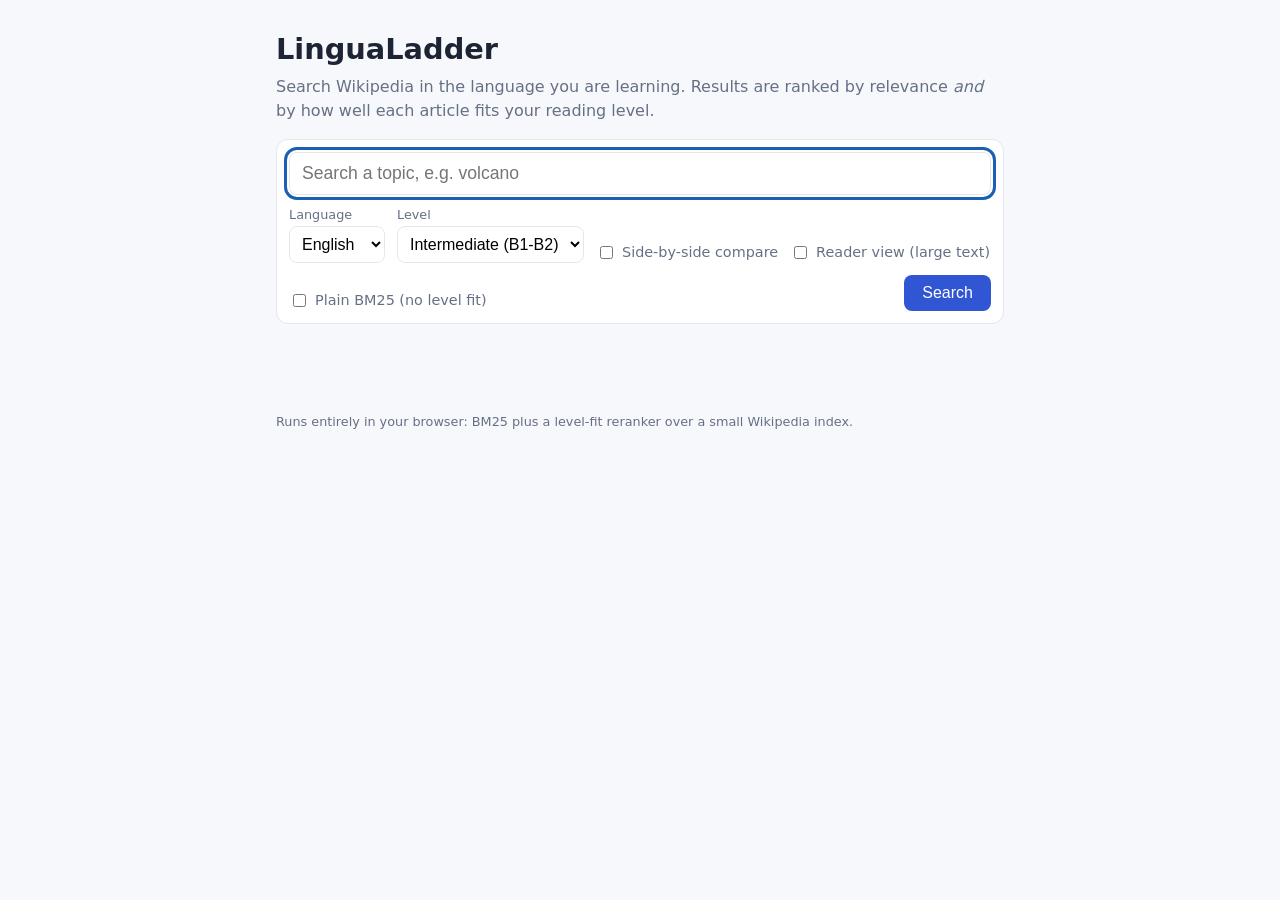
==== web/index.html @ 8bef9e0b "Add web" ====
<!doctype html>
<html lang="en">
<head>
<meta charset="utf-8">
<meta name="viewport" content="width=device-width, initial-scale=1">
<title>LinguaLadder: Wikipedia at your reading level</title>
<link rel="stylesheet" href="style.css">
</head>
<body>
<header>
  <h1>LinguaLadder</h1>
  <p>Search Wikipedia in the language you are learning. Results are ranked by relevance <em>and</em> by how well each article fits your reading level.</p>
</header>
<main>
  <form id="f">
    <input id="q" type="search" placeholder="Search a topic, e.g. volcano" aria-label="Search" required autofocus>
    <div class="row">
      <label>Language
        <select id="lang" aria-label="Language">
          <option value="en">English</option><option value="es">Spanish</option>
        </select>
      </label>
      <label>Level
        <select id="level" aria-label="Your level">
          <option value="beginner">Beginner (A1-A2)</option>
          <option value="intermediate" selected>Intermediate (B1-B2)</option>
          <option value="advanced">Advanced (C1+)</option>
        </select>
      </label>
      <label class="chk"><input type="checkbox" id="cmp"> Side-by-side compare</label>
      <label class="chk"><input type="checkbox" id="reader"> Reader view (large text)</label>
      <label class="chk"><input type="checkbox" id="plain"> Plain BM25 (no level fit)</label>
      <button type="submit">Search</button>
    </div>
  </form>
  <p id="status" role="status" aria-live="polite"></p>
  <ol id="results"></ol>
</main>
<footer>Runs entirely in your browser: BM25 plus a level-fit reranker over a small Wikipedia index.</footer>
<script src="ll.js"></script>
<script src="app.js"></script>
</body>
</html>
---- web/style.css ----
:root{--ink:#1d2433;--mute:#667085;--line:#e4e7ec;--bg:#f7f8fb;--accent:#3056d3}
*{box-sizing:border-box}
body{margin:0;font:16px/1.5 system-ui,-apple-system,Segoe UI,sans-serif;color:var(--ink);background:var(--bg)}
header,main,footer{max-width:760px;margin:0 auto;padding:0 16px}
header{padding-top:28px}h1{margin:0 0 4px;font-size:1.8rem}header p{margin:0 0 16px;color:var(--mute)}
form{background:#fff;border:1px solid var(--line);border-radius:12px;padding:12px}
#q{width:100%;font-size:1.1rem;padding:10px 12px;border:1px solid var(--line);border-radius:8px}
.row{display:flex;flex-wrap:wrap;gap:12px;align-items:end;margin-top:10px}
label{display:flex;flex-direction:column;font-size:.8rem;color:var(--mute);gap:2px}
label.chk{flex-direction:row;align-items:center;gap:6px;font-size:.9rem}
select{font-size:1rem;padding:8px;border:1px solid var(--line);border-radius:8px;background:#fff}
button{margin-left:auto;font-size:1rem;padding:9px 18px;border:0;border-radius:8px;background:var(--accent);color:#fff;cursor:pointer}
#status{color:var(--mute);min-height:1.5em}
ol{list-style:none;padding:0;margin:0 0 32px;display:grid;gap:10px}
li{background:#fff;border:1px solid var(--line);border-radius:12px;padding:12px 14px}
li h3{margin:0;font-size:1.05rem}li h3 a{color:var(--accent);text-decoration:none}
li p{margin:6px 0 0;color:#344054;font-size:.92rem}
.meta{display:flex;flex-wrap:wrap;gap:8px;align-items:center;margin-top:6px;font-size:.78rem;color:var(--mute)}
.badge{padding:1px 8px;border-radius:99px;color:#fff;font-weight:600}
.beginner{background:#12805c}.intermediate{background:#b25e09}.advanced{background:#b42318}
.bar{width:70px;height:6px;background:var(--line);border-radius:3px;overflow:hidden;display:inline-block;vertical-align:middle}
.bar i{display:block;height:100%;background:var(--accent)}
footer{color:var(--mute);font-size:.8rem;padding-bottom:24px}
.full{margin-left:auto;font-size:.9em}

@media (max-width: 600px) {
  body { padding: 8px; font-size: 16px; }
  select, input, button { width: 100%; box-sizing: border-box; margin: 4px 0; min-height: 44px; }
}
:focus-visible { outline: 3px solid #1a5fb4; outline-offset: 2px; }

.cols{display:grid;grid-template-columns:1fr 1fr;gap:1rem;list-style:none;padding:0}
.cols ol{list-style:none;padding:0}
@media(max-width:700px){.cols{grid-template-columns:1fr}}

body.reader #results p{font-size:1.25rem;line-height:1.75;max-width:38em}
body.reader #results h3{font-size:1.4rem}
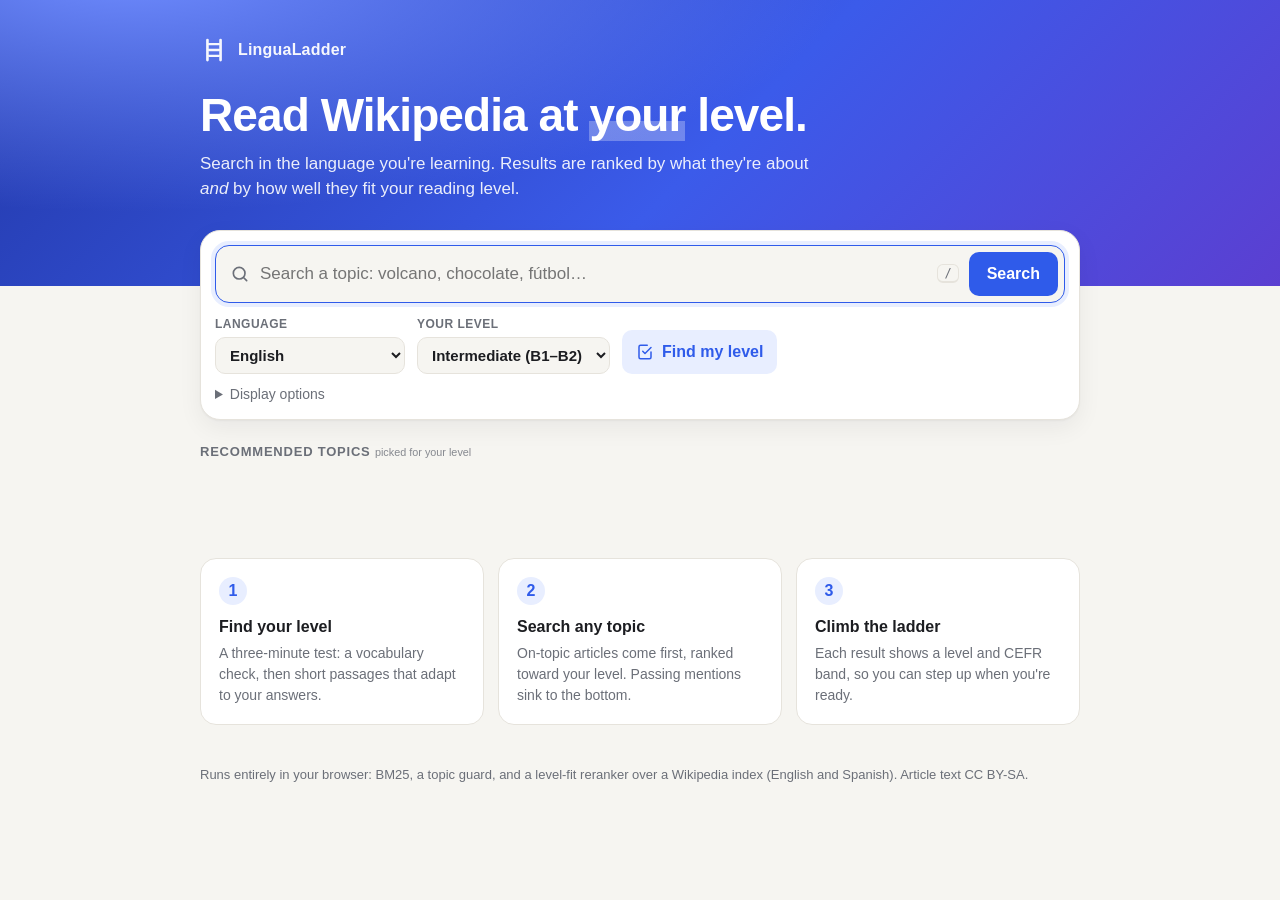
==== commit 996b30b8: "Redesign, placement test, recommendations" ====
--- a/web/index.html
+++ b/web/index.html
@@ -3,41 +3,87 @@
 <head>
 <meta charset="utf-8">
 <meta name="viewport" content="width=device-width, initial-scale=1">
+<meta name="color-scheme" content="light dark">
 <title>LinguaLadder: Wikipedia at your reading level</title>
 <link rel="stylesheet" href="style.css">
 </head>
 <body>
-<header>
-  <h1>LinguaLadder</h1>
-  <p>Search Wikipedia in the language you are learning. Results are ranked by relevance <em>and</em> by how well each article fits your reading level.</p>
+<header class="hero">
+  <div class="wrap">
+    <div class="brand">
+      <svg class="logo" viewBox="0 0 32 32" aria-hidden="true"><rect x="7" y="3" width="3" height="26" rx="1.5"/><rect x="22" y="3" width="3" height="26" rx="1.5"/><rect x="9" y="8" width="14" height="2.6" rx="1.3"/><rect x="9" y="14.7" width="14" height="2.6" rx="1.3"/><rect x="9" y="21.4" width="14" height="2.6" rx="1.3"/></svg>
+      <span>LinguaLadder</span>
+    </div>
+    <h1>Read Wikipedia at <em>your</em> level.</h1>
+    <p class="lede">Search in the language you're learning. Results are ranked by what they're about <em>and</em> by how well they fit your reading level.</p>
+  </div>
 </header>
-<main>
-  <form id="f">
-    <input id="q" type="search" placeholder="Search a topic, e.g. volcano" aria-label="Search" required autofocus>
-    <div class="row">
-      <label>Language
+
+<main class="wrap">
+  <form id="f" class="search-card" role="search">
+    <div class="searchbar">
+      <svg viewBox="0 0 24 24" aria-hidden="true"><circle cx="11" cy="11" r="7"/><path d="m20 20-3.5-3.5"/></svg>
+      <input id="q" type="search" placeholder="Search a topic: volcano, chocolate, fútbol…" aria-label="Search" required autofocus>
+      <kbd title="Press / to search">/</kbd>
+      <button type="submit">Search</button>
+    </div>
+    <div class="controls">
+      <label class="field">Language
         <select id="lang" aria-label="Language">
-          <option value="en">English</option><option value="es">Spanish</option>
+          <option value="en">English</option><option value="es">Español</option>
         </select>
       </label>
-      <label>Level
+      <label class="field">Your level
         <select id="level" aria-label="Your level">
-          <option value="beginner">Beginner (A1-A2)</option>
-          <option value="intermediate" selected>Intermediate (B1-B2)</option>
+          <option value="beginner">Beginner (A1–A2)</option>
+          <option value="intermediate" selected>Intermediate (B1–B2)</option>
           <option value="advanced">Advanced (C1+)</option>
+          <option value="custom" id="custom-opt" hidden>My placement result</option>
         </select>
       </label>
-      <label class="chk"><input type="checkbox" id="cmp"> Side-by-side compare</label>
-      <label class="chk"><input type="checkbox" id="reader"> Reader view (large text)</label>
-      <label class="chk"><input type="checkbox" id="plain"> Plain BM25 (no level fit)</label>
-      <button type="submit">Search</button>
+      <button type="button" id="take-test" class="ghost">
+        <svg viewBox="0 0 24 24" aria-hidden="true"><path d="M9 11l3 3 8-8"/><path d="M20 12v7a2 2 0 0 1-2 2H6a2 2 0 0 1-2-2V5a2 2 0 0 1 2-2h9"/></svg>
+        Find my level
+      </button>
+      <span id="level-chip" class="chip" hidden></span>
     </div>
+    <details class="more">
+      <summary>Display options</summary>
+      <div class="toggles">
+        <label class="switch"><input type="checkbox" id="cmp"><span></span>Compare with plain search</label>
+        <label class="switch"><input type="checkbox" id="reader"><span></span>Large text</label>
+        <label class="switch"><input type="checkbox" id="plain"><span></span>Ignore my level (plain BM25)</label>
+      </div>
+    </details>
   </form>
+
+  <section class="topics-wrap" aria-labelledby="topics-h">
+    <h2 id="topics-h">Recommended topics <small>picked for your level</small></h2>
+    <div id="topics" class="topics"></div>
+  </section>
+
   <p id="status" role="status" aria-live="polite"></p>
   <ol id="results"></ol>
+
+  <section id="intro" class="intro">
+    <div class="step"><b>1</b><h3>Find your level</h3><p>A three-minute test: a vocabulary check, then short passages that adapt to your answers.</p></div>
+    <div class="step"><b>2</b><h3>Search any topic</h3><p>On-topic articles come first, ranked toward your level. Passing mentions sink to the bottom.</p></div>
+    <div class="step"><b>3</b><h3>Climb the ladder</h3><p>Each result shows a level and CEFR band, so you can step up when you're ready.</p></div>
+  </section>
 </main>
-<footer>Runs entirely in your browser: BM25 plus a level-fit reranker over a small Wikipedia index.</footer>
+
+<dialog id="test" aria-labelledby="test-title">
+  <form method="dialog" class="test-head">
+    <h2 id="test-title">Find your level</h2>
+    <div class="progress" aria-hidden="true"><i id="test-progress"></i></div>
+    <button class="x" aria-label="Close" value="close">&times;</button>
+  </form>
+  <div id="test-body"></div>
+</dialog>
+
+<footer class="wrap">Runs entirely in your browser: BM25, a topic guard, and a level-fit reranker over a Wikipedia index (English and Spanish). Article text CC BY-SA.</footer>
 <script src="ll.js"></script>
+<script src="placement.js"></script>
 <script src="app.js"></script>
 </body>
 </html>
--- a/web/style.css
+++ b/web/style.css
@@ -1,37 +1,143 @@
-:root{--ink:#1d2433;--mute:#667085;--line:#e4e7ec;--bg:#f7f8fb;--accent:#3056d3}
-*{box-sizing:border-box}
-body{margin:0;font:16px/1.5 system-ui,-apple-system,Segoe UI,sans-serif;color:var(--ink);background:var(--bg)}
-header,main,footer{max-width:760px;margin:0 auto;padding:0 16px}
-header{padding-top:28px}h1{margin:0 0 4px;font-size:1.8rem}header p{margin:0 0 16px;color:var(--mute)}
-form{background:#fff;border:1px solid var(--line);border-radius:12px;padding:12px}
-#q{width:100%;font-size:1.1rem;padding:10px 12px;border:1px solid var(--line);border-radius:8px}
-.row{display:flex;flex-wrap:wrap;gap:12px;align-items:end;margin-top:10px}
-label{display:flex;flex-direction:column;font-size:.8rem;color:var(--mute);gap:2px}
-label.chk{flex-direction:row;align-items:center;gap:6px;font-size:.9rem}
-select{font-size:1rem;padding:8px;border:1px solid var(--line);border-radius:8px;background:#fff}
-button{margin-left:auto;font-size:1rem;padding:9px 18px;border:0;border-radius:8px;background:var(--accent);color:#fff;cursor:pointer}
-#status{color:var(--mute);min-height:1.5em}
-ol{list-style:none;padding:0;margin:0 0 32px;display:grid;gap:10px}
-li{background:#fff;border:1px solid var(--line);border-radius:12px;padding:12px 14px}
-li h3{margin:0;font-size:1.05rem}li h3 a{color:var(--accent);text-decoration:none}
-li p{margin:6px 0 0;color:#344054;font-size:.92rem}
-.meta{display:flex;flex-wrap:wrap;gap:8px;align-items:center;margin-top:6px;font-size:.78rem;color:var(--mute)}
-.badge{padding:1px 8px;border-radius:99px;color:#fff;font-weight:600}
-.beginner{background:#12805c}.intermediate{background:#b25e09}.advanced{background:#b42318}
-.bar{width:70px;height:6px;background:var(--line);border-radius:3px;overflow:hidden;display:inline-block;vertical-align:middle}
-.bar i{display:block;height:100%;background:var(--accent)}
-footer{color:var(--mute);font-size:.8rem;padding-bottom:24px}
-.full{margin-left:auto;font-size:.9em}
+:root {
+  --bg: #f6f5f1; --card: #ffffff; --ink: #1c1d21; --muted: #6b6f78; --line: #e6e3dc;
+  --accent: #2f5bea; --accent-ink: #fff; --accent-soft: #e8eeff;
+  --a: #1f9d6b; --b: #d68a12; --c: #c2413b; --shadow: 0 1px 2px rgba(0,0,0,.04), 0 8px 24px rgba(20,24,40,.06);
+  --r: 16px; font-size: 16px;
+}
+@media (prefers-color-scheme: dark) {
+  :root { --bg: #111317; --card: #1a1d23; --ink: #eceef2; --muted: #9aa0ab; --line: #2a2e36;
+    --accent: #7d9bff; --accent-ink: #0d1020; --accent-soft: #1e2640; --shadow: 0 1px 2px rgba(0,0,0,.3), 0 8px 24px rgba(0,0,0,.25); }
+}
+* { box-sizing: border-box; }
+body { margin: 0; background: var(--bg); color: var(--ink);
+  font-family: ui-sans-serif, -apple-system, "Segoe UI", Inter, Roboto, "Helvetica Neue", Arial, sans-serif; line-height: 1.5; }
+.wrap { max-width: 920px; margin: 0 auto; padding: 0 20px; }
+svg { width: 20px; height: 20px; fill: none; stroke: currentColor; stroke-width: 2; stroke-linecap: round; stroke-linejoin: round; flex: none; }
 
-@media (max-width: 600px) {
-  body { padding: 8px; font-size: 16px; }
-  select, input, button { width: 100%; box-sizing: border-box; margin: 4px 0; min-height: 44px; }
-}
-:focus-visible { outline: 3px solid #1a5fb4; outline-offset: 2px; }
+/* Hero */
+.hero { padding: 36px 0 84px; color: #fff;
+  background: radial-gradient(1200px 400px at 10% -10%, #6f8cff 0%, transparent 60%), linear-gradient(135deg, #2238a8, #3b5bea 55%, #5b3fd1); }
+.brand { display: flex; align-items: center; gap: 10px; font-weight: 700; letter-spacing: .2px; opacity: .95; }
+.logo { width: 28px; height: 28px; fill: #fff; stroke: none; }
+.hero h1 { font-size: clamp(30px, 5vw, 46px); line-height: 1.1; margin: 26px 0 10px; letter-spacing: -.02em; }
+.hero h1 em { font-style: normal; background: linear-gradient(transparent 62%, rgba(255,255,255,.28) 0); }
+.lede { max-width: 620px; margin: 0; font-size: 17px; opacity: .9; }
 
-.cols{display:grid;grid-template-columns:1fr 1fr;gap:1rem;list-style:none;padding:0}
-.cols ol{list-style:none;padding:0}
-@media(max-width:700px){.cols{grid-template-columns:1fr}}
+/* Search card */
+.search-card { background: var(--card); border: 1px solid var(--line); border-radius: 20px; box-shadow: var(--shadow);
+  padding: 14px; margin-top: -56px; position: relative; }
+.searchbar { display: flex; align-items: center; gap: 10px; border: 1.5px solid var(--line); border-radius: 14px; padding: 6px 6px 6px 14px; background: var(--bg); transition: border-color .15s, box-shadow .15s; }
+.searchbar:focus-within { border-color: var(--accent); box-shadow: 0 0 0 4px var(--accent-soft); }
+.searchbar svg { color: var(--muted); }
+#q { flex: 1; min-width: 0; border: 0; outline: 0; background: transparent; color: var(--ink); font-size: 17px; padding: 8px 0; }
+kbd { font: 12px ui-monospace, monospace; color: var(--muted); border: 1px solid var(--line); border-bottom-width: 2px; border-radius: 6px; padding: 1px 6px; }
+button { font: inherit; cursor: pointer; }
+.searchbar button, .primary { background: var(--accent); color: var(--accent-ink); border: 0; border-radius: 10px; padding: 10px 18px; font-weight: 600; }
+.searchbar button:hover, .primary:hover { filter: brightness(1.08); }
+.controls { display: flex; flex-wrap: wrap; align-items: end; gap: 12px; margin-top: 12px; }
+.field { display: flex; flex-direction: column; gap: 4px; font-size: 12px; font-weight: 600; color: var(--muted); text-transform: uppercase; letter-spacing: .04em; }
+select { font: inherit; font-size: 15px; text-transform: none; letter-spacing: 0; color: var(--ink); background: var(--bg); border: 1.5px solid var(--line); border-radius: 10px; padding: 8px 10px; min-width: 190px; }
+select:focus { outline: 0; border-color: var(--accent); }
+.ghost { display: inline-flex; align-items: center; gap: 8px; background: var(--accent-soft); color: var(--accent); border: 0; border-radius: 10px; padding: 10px 14px; font-weight: 600; }
+.ghost svg { width: 18px; height: 18px; }
+.chip { align-self: center; font-size: 13px; padding: 5px 10px; border-radius: 999px; background: var(--accent-soft); color: var(--accent); font-weight: 600; }
+.more { margin-top: 10px; }
+.more summary { cursor: pointer; color: var(--muted); font-size: 14px; }
+.toggles { display: flex; flex-wrap: wrap; gap: 18px; padding: 10px 2px 2px; }
+.switch { display: inline-flex; align-items: center; gap: 8px; font-size: 14px; cursor: pointer; }
+.switch input { position: absolute; opacity: 0; }
+.switch span { width: 34px; height: 20px; border-radius: 999px; background: var(--line); position: relative; transition: background .15s; }
+.switch span::after { content: ""; position: absolute; top: 2px; left: 2px; width: 16px; height: 16px; border-radius: 50%; background: #fff; transition: transform .15s; box-shadow: 0 1px 2px rgba(0,0,0,.2); }
+.switch input:checked + span { background: var(--accent); }
+.switch input:checked + span::after { transform: translateX(14px); }
+.switch input:focus-visible + span { outline: 2px solid var(--accent); outline-offset: 2px; }
 
-body.reader #results p{font-size:1.25rem;line-height:1.75;max-width:38em}
-body.reader #results h3{font-size:1.4rem}
+/* Status and results */
+#status { color: var(--muted); font-size: 14px; margin: 22px 2px 8px; min-height: 1.2em; }
+#results { list-style: none; padding: 0; margin: 0 0 40px; display: grid; gap: 12px; }
+#results > li:not(.col):not(.empty), .col ol > li { background: var(--card); border: 1px solid var(--line); border-radius: var(--r); padding: 16px 18px 14px; box-shadow: var(--shadow);
+  border-left: 4px solid var(--line); transition: transform .12s; }
+#results > li:hover { transform: translateY(-1px); }
+li.lv-beginner { border-left-color: var(--a) !important; } li.lv-intermediate { border-left-color: var(--b) !important; } li.lv-advanced { border-left-color: var(--c) !important; }
+li.off-topic { opacity: .72; }
+#results h3 { margin: 0 0 6px; font-size: 18px; line-height: 1.3; }
+#results h3 a { color: var(--ink); text-decoration: none; }
+#results h3 a:hover { color: var(--accent); }
+#results p { margin: 0 0 10px; color: var(--ink); opacity: .85; }
+.meta { display: flex; flex-wrap: wrap; align-items: center; gap: 8px 14px; font-size: 13px; color: var(--muted); }
+.badge { display: inline-block; font-size: 12px; font-weight: 700; padding: 2px 9px; border-radius: 999px; background: var(--bg); border: 1px solid var(--line); color: var(--ink); text-transform: capitalize; }
+.badge.beginner { background: color-mix(in srgb, var(--a) 15%, transparent); color: var(--a); border-color: transparent; }
+.badge.intermediate { background: color-mix(in srgb, var(--b) 16%, transparent); color: var(--b); border-color: transparent; }
+.badge.advanced { background: color-mix(in srgb, var(--c) 14%, transparent); color: var(--c); border-color: transparent; }
+.badge.mention { background: transparent; border: 1px dashed var(--muted); color: var(--muted); font-weight: 600; text-transform: none; }
+.bar { display: inline-block; width: 54px; height: 6px; background: var(--line); border-radius: 3px; vertical-align: middle; overflow: hidden; margin-left: 4px; }
+.bar i { display: block; height: 100%; background: var(--accent); border-radius: 3px; }
+.full { margin-left: auto; color: var(--accent); text-decoration: none; font-weight: 600; }
+.empty { text-align: center; color: var(--muted); padding: 30px; background: var(--card); border: 1px dashed var(--line); border-radius: var(--r); }
+#results.cols { grid-template-columns: 1fr 1fr; align-items: start; }
+.col { list-style: none; } .col h2 { font-size: 14px; text-transform: uppercase; letter-spacing: .05em; color: var(--muted); margin: 0 0 8px; }
+.col ol { list-style: none; padding: 0; margin: 0; display: grid; gap: 10px; }
+@media (max-width: 720px) { #results.cols { grid-template-columns: 1fr; } select { min-width: 0; width: 100%; } .field { flex: 1 1 140px; } kbd { display: none; } }
+
+/* Intro steps (hidden after the first search) */
+.intro { display: grid; grid-template-columns: repeat(auto-fit, minmax(220px, 1fr)); gap: 14px; margin: 26px 0 40px; }
+.step { background: var(--card); border: 1px solid var(--line); border-radius: var(--r); padding: 18px; }
+.step b { display: inline-grid; place-items: center; width: 28px; height: 28px; border-radius: 50%; background: var(--accent-soft); color: var(--accent); }
+.step h3 { margin: 10px 0 4px; font-size: 16px; } .step p { margin: 0; color: var(--muted); font-size: 14px; }
+body.searched .intro { display: none; }
+
+/* Reader mode */
+body.reader #results p { font-size: 19px; line-height: 1.7; opacity: 1; }
+body.reader #results h3 { font-size: 22px; }
+
+/* Placement dialog */
+dialog { width: min(640px, calc(100vw - 24px)); border: 0; border-radius: 22px; padding: 0; background: var(--card); color: var(--ink); box-shadow: 0 30px 80px rgba(0,0,0,.35); }
+dialog::backdrop { background: rgba(12,16,32,.55); backdrop-filter: blur(3px); }
+.test-head { display: flex; align-items: center; gap: 14px; padding: 18px 20px 12px; border-bottom: 1px solid var(--line); }
+.test-head h2 { margin: 0; font-size: 18px; white-space: nowrap; }
+.progress { flex: 1; height: 6px; background: var(--line); border-radius: 3px; overflow: hidden; }
+.progress i { display: block; height: 100%; width: 0; background: var(--accent); transition: width .25s; }
+.x { border: 0; background: transparent; color: var(--muted); font-size: 26px; line-height: 1; }
+#test-body { padding: 20px; }
+#test-body h3 { margin: 0 0 6px; font-size: 20px; }
+#test-body .muted { color: var(--muted); margin: 0 0 16px; font-size: 14px; }
+.words { display: grid; grid-template-columns: repeat(auto-fill, minmax(140px, 1fr)); gap: 8px; margin-bottom: 18px; }
+.word { border: 1.5px solid var(--line); background: var(--bg); color: var(--ink); border-radius: 12px; padding: 10px; font-size: 16px; font-weight: 600; text-align: center; }
+.word[aria-pressed="true"] { border-color: var(--accent); background: var(--accent-soft); color: var(--accent); }
+.passage { font-size: 18px; line-height: 1.65; background: var(--bg); border-radius: 14px; padding: 16px 18px; margin: 0 0 14px; }
+.passage .blank { display: inline-block; min-width: 80px; border-bottom: 2px solid var(--accent); }
+.opts { display: grid; grid-template-columns: 1fr 1fr; gap: 10px; }
+.opt { border: 1.5px solid var(--line); background: var(--card); color: var(--ink); border-radius: 12px; padding: 12px; font-size: 16px; font-weight: 600; }
+.opt:hover { border-color: var(--accent); }
+.opt.right { border-color: var(--a); background: color-mix(in srgb, var(--a) 14%, transparent); }
+.opt.wrong { border-color: var(--c); background: color-mix(in srgb, var(--c) 12%, transparent); }
+.skip { margin-top: 12px; background: none; border: 0; color: var(--muted); text-decoration: underline; font-size: 14px; }
+.result { text-align: center; padding: 8px 0; }
+.result .big { font-size: 56px; font-weight: 800; color: var(--accent); line-height: 1; margin: 8px 0; }
+.ladder { display: flex; justify-content: center; gap: 6px; margin: 14px 0 6px; }
+.ladder span { width: 46px; padding: 6px 0; border-radius: 8px; background: var(--bg); color: var(--muted); font-weight: 700; font-size: 13px; }
+.ladder span.on { background: var(--accent); color: var(--accent-ink); }
+.row-end { display: flex; justify-content: flex-end; gap: 10px; }
+footer { color: var(--muted); font-size: 13px; padding-bottom: 32px; }
+
+/* Recommendations */
+.topics-wrap { margin: 22px 0 0; }
+.topics-wrap h2 { font-size: 13px; text-transform: uppercase; letter-spacing: .06em; color: var(--muted); margin: 0 0 10px; }
+.topics-wrap h2 small { text-transform: none; letter-spacing: 0; font-weight: 500; opacity: .8; }
+.topics { display: flex; flex-wrap: wrap; gap: 8px; }
+.topic { border: 1px solid var(--line); background: var(--card); color: var(--ink); border-radius: 999px; padding: 7px 14px; font-size: 14px; font-weight: 600; box-shadow: var(--shadow); }
+.topic:hover { border-color: var(--accent); color: var(--accent); }
+.topic.more-topics { background: transparent; box-shadow: none; color: var(--muted); border-style: dashed; }
+.actions { display: flex; flex-wrap: wrap; gap: 6px; margin-top: 10px; }
+.mini { border: 1px solid var(--line); background: var(--bg); color: var(--ink); border-radius: 8px; padding: 4px 10px; font-size: 13px; }
+.mini:hover { border-color: var(--accent); color: var(--accent); }
+.next { margin-top: 10px; font-size: 14px; padding: 10px 12px; border-radius: 10px; background: var(--accent-soft); }
+.next a { color: var(--accent); font-weight: 600; }
+li.ladder-strip { list-style: none; background: var(--card); border: 1px solid var(--line); border-radius: var(--r); padding: 14px 16px; box-shadow: var(--shadow); }
+li.ladder-strip h2 { font-size: 13px; text-transform: uppercase; letter-spacing: .06em; color: var(--muted); margin: 0 0 10px; }
+.rungs { display: grid; grid-template-columns: repeat(3, 1fr); gap: 10px; }
+.rung { display: flex; flex-direction: column; gap: 6px; padding: 10px 12px; border-radius: 12px; background: var(--bg); }
+.rung a { color: var(--ink); font-weight: 600; text-decoration: none; line-height: 1.3; } .rung a:hover { color: var(--accent); }
+.rung small { color: var(--muted); }
+.rung .badge { align-self: flex-start; }
+@media (max-width: 720px) { .rungs { grid-template-columns: 1fr; } }
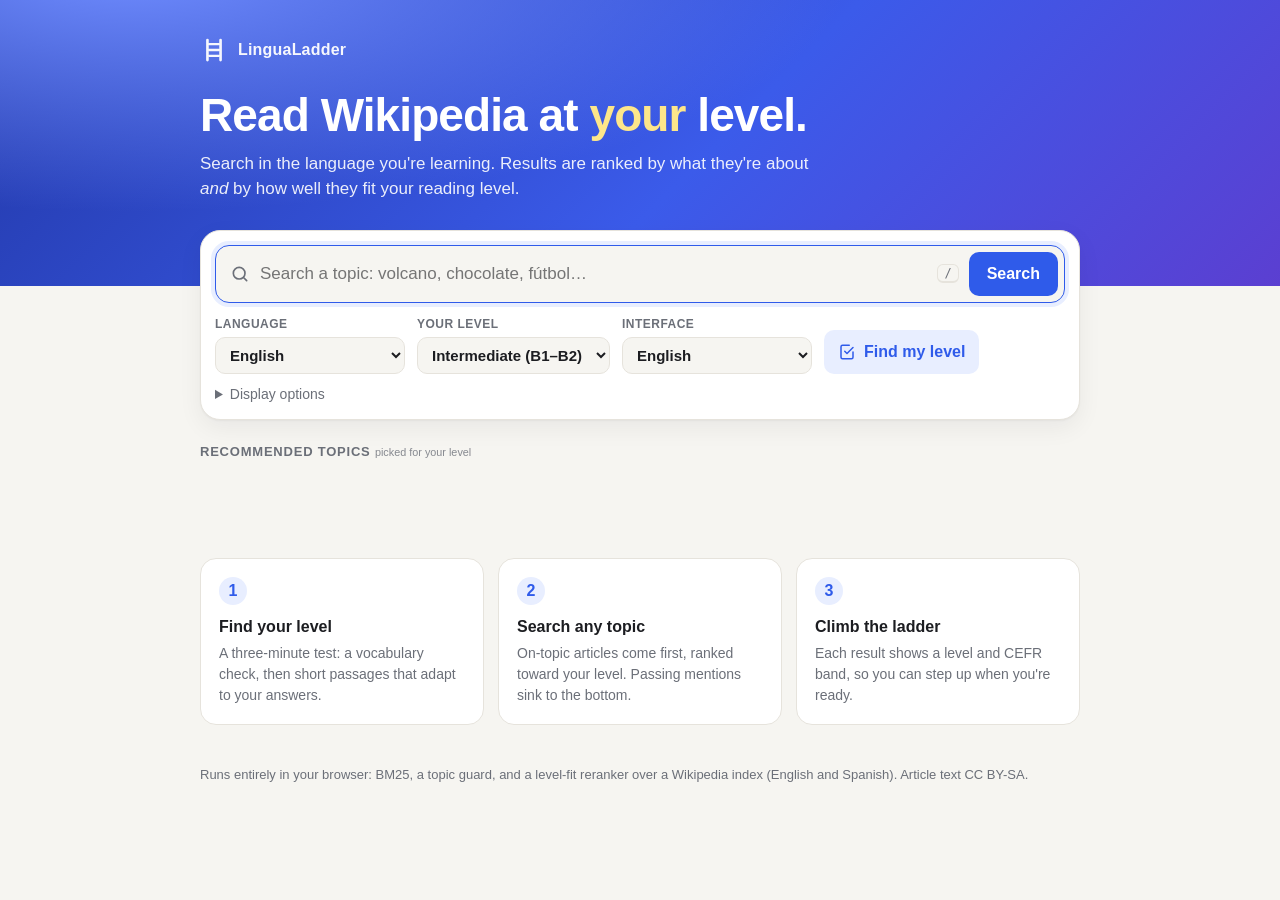
==== commit 3ca503f9: "Sync: Spanish interface" ====
--- a/web/index.html
+++ b/web/index.html
@@ -14,8 +14,8 @@
       <svg class="logo" viewBox="0 0 32 32" aria-hidden="true"><rect x="7" y="3" width="3" height="26" rx="1.5"/><rect x="22" y="3" width="3" height="26" rx="1.5"/><rect x="9" y="8" width="14" height="2.6" rx="1.3"/><rect x="9" y="14.7" width="14" height="2.6" rx="1.3"/><rect x="9" y="21.4" width="14" height="2.6" rx="1.3"/></svg>
       <span>LinguaLadder</span>
     </div>
-    <h1>Read Wikipedia at <em>your</em> level.</h1>
-    <p class="lede">Search in the language you're learning. Results are ranked by what they're about <em>and</em> by how well they fit your reading level.</p>
+    <h1 data-i18n-html="h1">Read Wikipedia at <em>your</em> level.</h1>
+    <p class="lede" data-i18n-html="lede">Search in the language you're learning. Results are ranked by what they're about <em>and</em> by how well they fit your reading level.</p>
   </div>
 </header>
 
@@ -23,42 +23,47 @@
   <form id="f" class="search-card" role="search">
     <div class="searchbar">
       <svg viewBox="0 0 24 24" aria-hidden="true"><circle cx="11" cy="11" r="7"/><path d="m20 20-3.5-3.5"/></svg>
-      <input id="q" type="search" placeholder="Search a topic: volcano, chocolate, fútbol…" aria-label="Search" required autofocus>
-      <kbd title="Press / to search">/</kbd>
-      <button type="submit">Search</button>
+      <input id="q" type="search" placeholder="Search a topic: volcano, chocolate, fútbol…" data-i18n-ph="search_ph" aria-label="Search" data-i18n-aria="search" required autofocus>
+      <kbd title="Press / to search" data-i18n-title="search_key">/</kbd>
+      <button type="submit" data-i18n="search">Search</button>
     </div>
     <div class="controls">
-      <label class="field">Language
-        <select id="lang" aria-label="Language">
+      <label class="field" data-i18n="language">Language
+        <select id="lang" aria-label="Language" data-i18n-aria="language">
           <option value="en">English</option><option value="es">Español</option>
         </select>
       </label>
-      <label class="field">Your level
-        <select id="level" aria-label="Your level">
-          <option value="beginner">Beginner (A1–A2)</option>
-          <option value="intermediate" selected>Intermediate (B1–B2)</option>
-          <option value="advanced">Advanced (C1+)</option>
+      <label class="field" data-i18n="your_level">Your level
+        <select id="level" aria-label="Your level" data-i18n-aria="your_level">
+          <option value="beginner" data-i18n="lv_beginner_opt">Beginner (A1–A2)</option>
+          <option value="intermediate" selected data-i18n="lv_intermediate_opt">Intermediate (B1–B2)</option>
+          <option value="advanced" data-i18n="lv_advanced_opt">Advanced (C1+)</option>
           <option value="custom" id="custom-opt" hidden>My placement result</option>
+        </select>
+      </label>
+      <label class="field" data-i18n="interface">Interface
+        <select id="ui" aria-label="Interface" data-i18n-aria="interface">
+          <option value="en">English</option><option value="es">Español</option>
         </select>
       </label>
       <button type="button" id="take-test" class="ghost">
         <svg viewBox="0 0 24 24" aria-hidden="true"><path d="M9 11l3 3 8-8"/><path d="M20 12v7a2 2 0 0 1-2 2H6a2 2 0 0 1-2-2V5a2 2 0 0 1 2-2h9"/></svg>
-        Find my level
+        <span data-i18n="find_level">Find my level</span>
       </button>
       <span id="level-chip" class="chip" hidden></span>
     </div>
     <details class="more">
-      <summary>Display options</summary>
+      <summary data-i18n="display_options">Display options</summary>
       <div class="toggles">
-        <label class="switch"><input type="checkbox" id="cmp"><span></span>Compare with plain search</label>
-        <label class="switch"><input type="checkbox" id="reader"><span></span>Large text</label>
-        <label class="switch"><input type="checkbox" id="plain"><span></span>Ignore my level (plain BM25)</label>
+        <label class="switch"><input type="checkbox" id="cmp"><span></span><b class="sw" data-i18n="cmp">Compare with plain search</b></label>
+        <label class="switch"><input type="checkbox" id="reader"><span></span><b class="sw" data-i18n="big_text">Large text</b></label>
+        <label class="switch"><input type="checkbox" id="plain"><span></span><b class="sw" data-i18n="plain">Ignore my level (plain BM25)</b></label>
       </div>
     </details>
   </form>
 
   <section class="topics-wrap" aria-labelledby="topics-h">
-    <h2 id="topics-h">Recommended topics <small>picked for your level</small></h2>
+    <h2 id="topics-h"><span data-i18n="topics_h">Recommended topics</span> <small data-i18n="topics_sub">picked for your level</small></h2>
     <div id="topics" class="topics"></div>
   </section>
 
@@ -66,22 +71,23 @@
   <ol id="results"></ol>
 
   <section id="intro" class="intro">
-    <div class="step"><b>1</b><h3>Find your level</h3><p>A three-minute test: a vocabulary check, then short passages that adapt to your answers.</p></div>
-    <div class="step"><b>2</b><h3>Search any topic</h3><p>On-topic articles come first, ranked toward your level. Passing mentions sink to the bottom.</p></div>
-    <div class="step"><b>3</b><h3>Climb the ladder</h3><p>Each result shows a level and CEFR band, so you can step up when you're ready.</p></div>
+    <div class="step"><b>1</b><h3 data-i18n="step1_h">Find your level</h3><p data-i18n="step1_p">A three-minute test: a vocabulary check, then short passages that adapt to your answers.</p></div>
+    <div class="step"><b>2</b><h3 data-i18n="step2_h">Search any topic</h3><p data-i18n="step2_p">On-topic articles come first, ranked toward your level. Passing mentions sink to the bottom.</p></div>
+    <div class="step"><b>3</b><h3 data-i18n="step3_h">Climb the ladder</h3><p data-i18n="step3_p">Each result shows a level and CEFR band, so you can step up when you're ready.</p></div>
   </section>
 </main>
 
 <dialog id="test" aria-labelledby="test-title">
   <form method="dialog" class="test-head">
-    <h2 id="test-title">Find your level</h2>
+    <h2 id="test-title" data-i18n="test_title">Find your level</h2>
     <div class="progress" aria-hidden="true"><i id="test-progress"></i></div>
-    <button class="x" aria-label="Close" value="close">&times;</button>
+    <button class="x" aria-label="Close" data-i18n-aria="close" value="close">&times;</button>
   </form>
   <div id="test-body"></div>
 </dialog>
 
-<footer class="wrap">Runs entirely in your browser: BM25, a topic guard, and a level-fit reranker over a Wikipedia index (English and Spanish). Article text CC BY-SA.</footer>
+<footer class="wrap" data-i18n="footer">Runs entirely in your browser: BM25, a topic guard, and a level-fit reranker over a Wikipedia index (English and Spanish). Article text CC BY-SA.</footer>
+<script src="i18n.js"></script>
 <script src="ll.js"></script>
 <script src="placement.js"></script>
 <script src="app.js"></script>
--- a/web/style.css
+++ b/web/style.css
@@ -20,7 +20,7 @@
 .brand { display: flex; align-items: center; gap: 10px; font-weight: 700; letter-spacing: .2px; opacity: .95; }
 .logo { width: 28px; height: 28px; fill: #fff; stroke: none; }
 .hero h1 { font-size: clamp(30px, 5vw, 46px); line-height: 1.1; margin: 26px 0 10px; letter-spacing: -.02em; }
-.hero h1 em { font-style: normal; background: linear-gradient(transparent 62%, rgba(255,255,255,.28) 0); }
+.hero h1 em { font-style: normal; color: #fde68a; }
 .lede { max-width: 620px; margin: 0; font-size: 17px; opacity: .9; }
 
 /* Search card */
@@ -141,3 +141,4 @@
 .rung small { color: var(--muted); }
 .rung .badge { align-self: flex-start; }
 @media (max-width: 720px) { .rungs { grid-template-columns: 1fr; } }
+.switch .sw { font-weight: 400; }
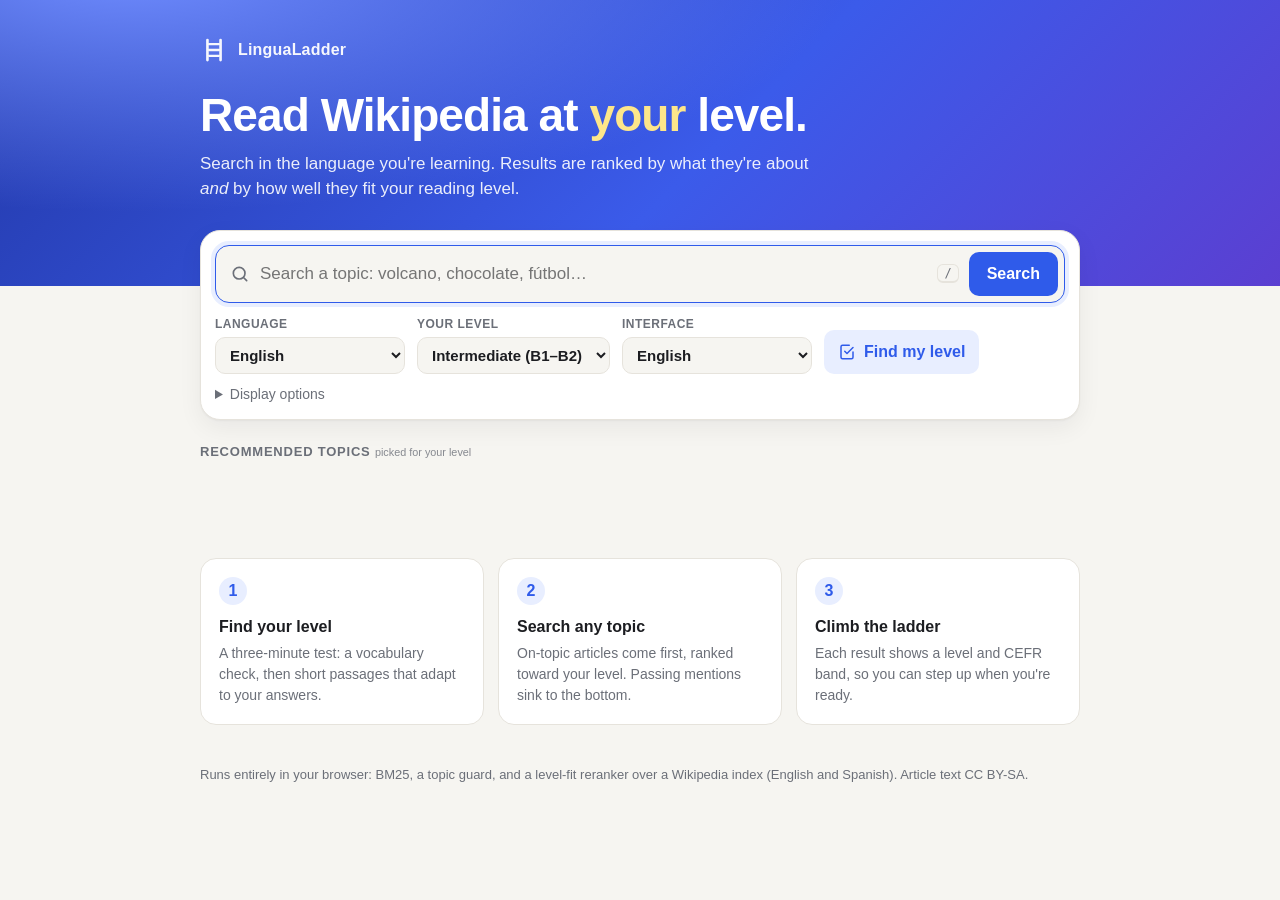
==== commit 7917aa7c: "Sync: vocabulary-aware ranking (W8)" ====
--- a/web/index.html
+++ b/web/index.html
@@ -57,6 +57,7 @@
       <div class="toggles">
         <label class="switch"><input type="checkbox" id="cmp"><span></span><b class="sw" data-i18n="cmp">Compare with plain search</b></label>
         <label class="switch"><input type="checkbox" id="reader"><span></span><b class="sw" data-i18n="big_text">Large text</b></label>
+        <label class="switch"><input type="checkbox" id="vocab" checked><span></span><b class="sw" data-i18n="vocab_opt">Prefer snippets made of words I know</b></label>
         <label class="switch"><input type="checkbox" id="plain"><span></span><b class="sw" data-i18n="plain">Ignore my level (plain BM25)</b></label>
       </div>
     </details>
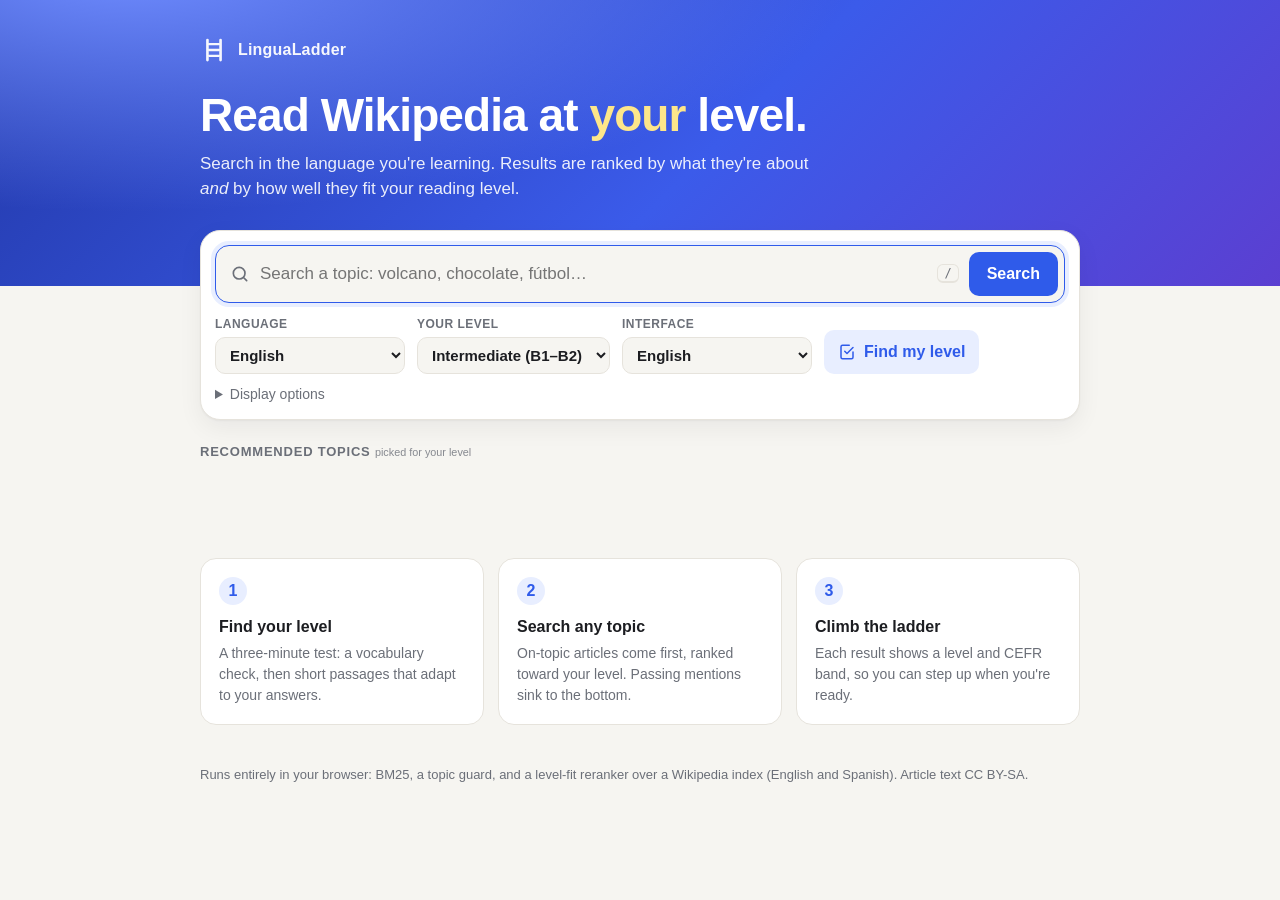
==== commit 3474f948: "Sync: tap-to-look-up words and mobile CSS (W9)" ====
--- a/web/index.html
+++ b/web/index.html
@@ -60,6 +60,7 @@
         <label class="switch"><input type="checkbox" id="vocab" checked><span></span><b class="sw" data-i18n="vocab_opt">Prefer snippets made of words I know</b></label>
         <label class="switch"><input type="checkbox" id="plain"><span></span><b class="sw" data-i18n="plain">Ignore my level (plain BM25)</b></label>
       </div>
+      <div class="mywords"><b data-i18n="mywords_h">My new words</b> <button type="button" class="mini" id="mywords-clear" hidden data-i18n="mywords_clear">Clear all</button><div id="mywords" class="topics" aria-live="polite"></div></div>
     </details>
   </form>
 
--- a/web/style.css
+++ b/web/style.css
@@ -1,12 +1,12 @@
 :root {
   --bg: #f6f5f1; --card: #ffffff; --ink: #1c1d21; --muted: #6b6f78; --line: #e6e3dc;
   --accent: #2f5bea; --accent-ink: #fff; --accent-soft: #e8eeff;
-  --a: #1f9d6b; --b: #d68a12; --c: #c2413b; --shadow: 0 1px 2px rgba(0,0,0,.04), 0 8px 24px rgba(20,24,40,.06);
+  --a: #167a53; --b: #9a6200; --c: #b3342e; --shadow: 0 1px 2px rgba(0,0,0,.04), 0 8px 24px rgba(20,24,40,.06);
   --r: 16px; font-size: 16px;
 }
 @media (prefers-color-scheme: dark) {
   :root { --bg: #111317; --card: #1a1d23; --ink: #eceef2; --muted: #9aa0ab; --line: #2a2e36;
-    --accent: #7d9bff; --accent-ink: #0d1020; --accent-soft: #1e2640; --shadow: 0 1px 2px rgba(0,0,0,.3), 0 8px 24px rgba(0,0,0,.25); }
+    --a: #3ecf94; --b: #f0b13c; --c: #f06b63; --accent: #7d9bff; --accent-ink: #0d1020; --accent-soft: #1e2640; --shadow: 0 1px 2px rgba(0,0,0,.3), 0 8px 24px rgba(0,0,0,.25); }
 }
 * { box-sizing: border-box; }
 body { margin: 0; background: var(--bg); color: var(--ink);
@@ -15,7 +15,7 @@
 svg { width: 20px; height: 20px; fill: none; stroke: currentColor; stroke-width: 2; stroke-linecap: round; stroke-linejoin: round; flex: none; }
 
 /* Hero */
-.hero { padding: 36px 0 84px; color: #fff;
+.hero { padding: 36px 0 84px; color: #fff; background-color: #2f48c8;
   background: radial-gradient(1200px 400px at 10% -10%, #6f8cff 0%, transparent 60%), linear-gradient(135deg, #2238a8, #3b5bea 55%, #5b3fd1); }
 .brand { display: flex; align-items: center; gap: 10px; font-weight: 700; letter-spacing: .2px; opacity: .95; }
 .logo { width: 28px; height: 28px; fill: #fff; stroke: none; }
@@ -142,3 +142,32 @@
 .rung .badge { align-self: flex-start; }
 @media (max-width: 720px) { .rungs { grid-template-columns: 1fr; } }
 .switch .sw { font-weight: 400; }
+
+/* Word lookups: tap a snippet word to look it up and mark it as new */
+.snip .w { cursor: pointer; border-radius: 4px; }
+.snip .w:hover, .snip .w:focus-visible { background: var(--accent-soft); outline: 0; }
+.snip .w.mine { text-decoration: underline dotted var(--b); text-underline-offset: 3px; background: color-mix(in srgb, var(--b) 14%, transparent); }
+.wordpop { margin: 0 0 10px; padding: 8px 12px; border-radius: 10px; background: var(--accent-soft); display: flex; flex-wrap: wrap; align-items: center; gap: 8px 12px; font-size: 14px; }
+.wordpop[hidden] { display: none; }
+.wordpop a { color: var(--accent); font-weight: 600; text-decoration: none; }
+.mywords { margin-top: 12px; font-size: 14px; } .mywords > b { font-size: 12px; text-transform: uppercase; letter-spacing: .05em; color: var(--muted); }
+.mywords .topics { margin-top: 8px; } .mywords .topic { padding: 4px 10px; font-size: 13px; } .mywords .muted { color: var(--muted); }
+
+/* Phone polish: 44px tap targets, readable small text */
+@media (max-width: 720px) {
+  .wrap { padding: 0 14px; }
+  .hero { padding: 26px 0 76px; }
+  button, .searchbar button, .primary, .ghost, .opt, .word, select { min-height: 44px; }
+  .mini { min-height: 44px; padding: 8px 14px; font-size: 14px; }
+  .topic { min-height: 44px; padding: 10px 16px; }
+  .mywords .topic { min-height: 40px; }
+  .switch { min-height: 44px; }
+  .field { font-size: 12px; }
+  .meta, .rung small, .badge { font-size: 12px; }
+  .full { margin-left: 0; min-height: 44px; display: inline-flex; align-items: center; }
+  .snip .w { padding: 2px 1px; }
+  .opts { grid-template-columns: 1fr; }
+  .words { grid-template-columns: repeat(auto-fill, minmax(120px, 1fr)); }
+  #results > li:not(.col):not(.empty), .col ol > li { padding: 14px; }
+  #results h3 { font-size: 17px; }
+}
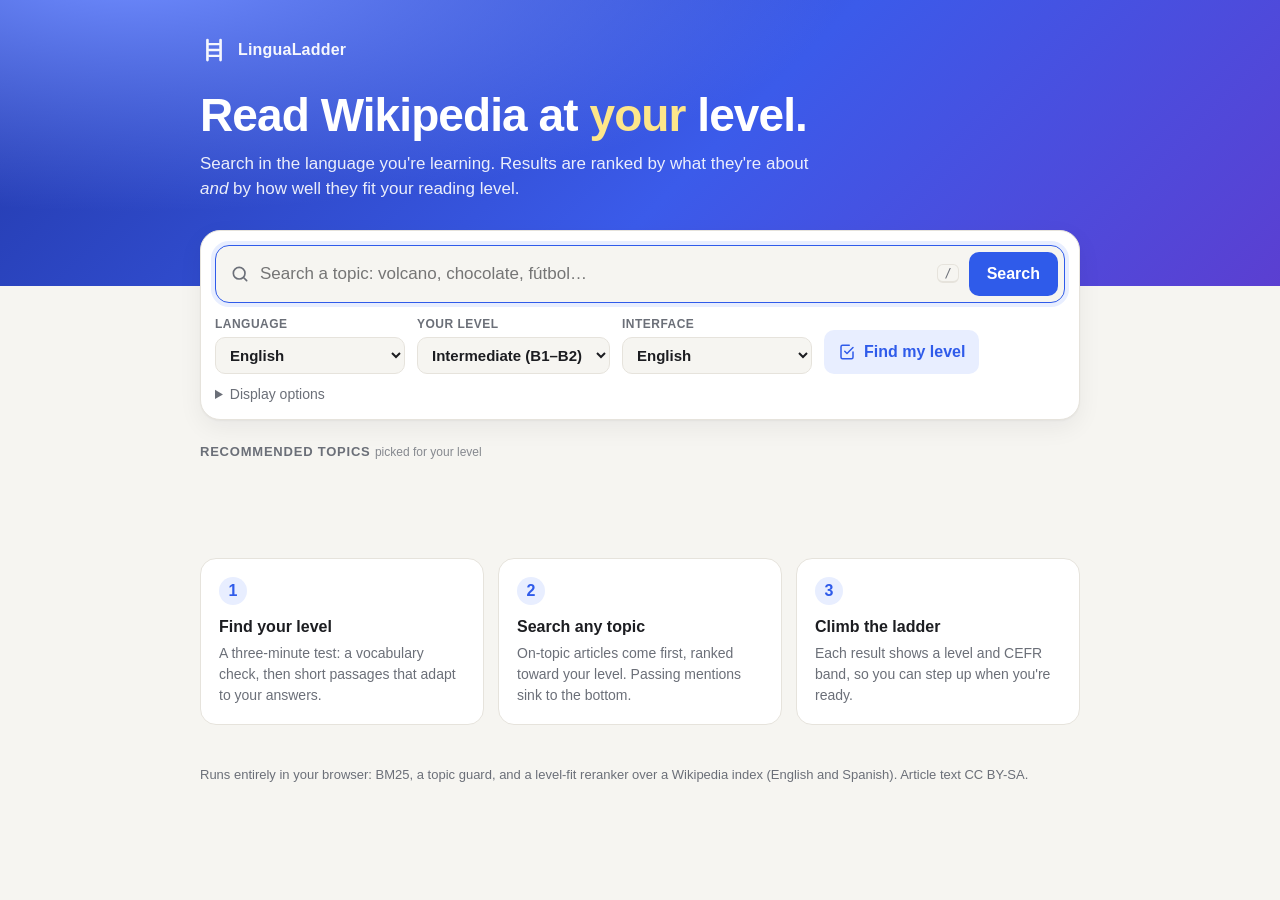
==== commit ee21c5ec: "Sync: web hint after 3 new words" ====
--- a/web/index.html
+++ b/web/index.html
@@ -33,7 +33,7 @@
           <option value="en">English</option><option value="es">Español</option>
         </select>
       </label>
-      <label class="field" data-i18n="your_level">Your level
+      <label class="field field-level" data-i18n="your_level">Your level
         <select id="level" aria-label="Your level" data-i18n-aria="your_level">
           <option value="beginner" data-i18n="lv_beginner_opt">Beginner (A1–A2)</option>
           <option value="intermediate" selected data-i18n="lv_intermediate_opt">Intermediate (B1–B2)</option>
@@ -70,6 +70,7 @@
   </section>
 
   <p id="status" role="status" aria-live="polite"></p>
+  <div id="nudge" class="wordpop nudge" role="status" hidden></div>
   <ol id="results"></ol>
 
   <section id="intro" class="intro">
--- a/web/style.css
+++ b/web/style.css
@@ -97,7 +97,7 @@
 .test-head h2 { margin: 0; font-size: 18px; white-space: nowrap; }
 .progress { flex: 1; height: 6px; background: var(--line); border-radius: 3px; overflow: hidden; }
 .progress i { display: block; height: 100%; width: 0; background: var(--accent); transition: width .25s; }
-.x { border: 0; background: transparent; color: var(--muted); font-size: 26px; line-height: 1; }
+.x { border: 0; background: transparent; color: var(--muted); font-size: 26px; line-height: 1; min-width: 44px; min-height: 44px; border-radius: 10px; }
 #test-body { padding: 20px; }
 #test-body h3 { margin: 0 0 6px; font-size: 20px; }
 #test-body .muted { color: var(--muted); margin: 0 0 16px; font-size: 14px; }
@@ -123,7 +123,7 @@
 /* Recommendations */
 .topics-wrap { margin: 22px 0 0; }
 .topics-wrap h2 { font-size: 13px; text-transform: uppercase; letter-spacing: .06em; color: var(--muted); margin: 0 0 10px; }
-.topics-wrap h2 small { text-transform: none; letter-spacing: 0; font-weight: 500; opacity: .8; }
+.topics-wrap h2 small { text-transform: none; letter-spacing: 0; font-weight: 500; opacity: .8; font-size: 12px; }
 .topics { display: flex; flex-wrap: wrap; gap: 8px; }
 .topic { border: 1px solid var(--line); background: var(--card); color: var(--ink); border-radius: 999px; padding: 7px 14px; font-size: 14px; font-weight: 600; box-shadow: var(--shadow); }
 .topic:hover { border-color: var(--accent); color: var(--accent); }
@@ -138,7 +138,7 @@
 .rungs { display: grid; grid-template-columns: repeat(3, 1fr); gap: 10px; }
 .rung { display: flex; flex-direction: column; gap: 6px; padding: 10px 12px; border-radius: 12px; background: var(--bg); }
 .rung a { color: var(--ink); font-weight: 600; text-decoration: none; line-height: 1.3; } .rung a:hover { color: var(--accent); }
-.rung small { color: var(--muted); }
+.rung small { color: var(--muted); font-size: 12px; }
 .rung .badge { align-self: flex-start; }
 @media (max-width: 720px) { .rungs { grid-template-columns: 1fr; } }
 .switch .sw { font-weight: 400; }
@@ -151,7 +151,7 @@
 .wordpop[hidden] { display: none; }
 .wordpop a { color: var(--accent); font-weight: 600; text-decoration: none; }
 .mywords { margin-top: 12px; font-size: 14px; } .mywords > b { font-size: 12px; text-transform: uppercase; letter-spacing: .05em; color: var(--muted); }
-.mywords .topics { margin-top: 8px; } .mywords .topic { padding: 4px 10px; font-size: 13px; } .mywords .muted { color: var(--muted); }
+.mywords .topics { margin-top: 8px; } .mywords .topic { padding: 4px 10px; font-size: 13px; } .mywords .muted { color: var(--muted); font-size: 13px; }
 
 /* Phone polish: 44px tap targets, readable small text */
 @media (max-width: 720px) {
@@ -170,4 +170,12 @@
   .words { grid-template-columns: repeat(auto-fill, minmax(120px, 1fr)); }
   #results > li:not(.col):not(.empty), .col ol > li { padding: 14px; }
   #results h3 { font-size: 17px; }
+  #results h3 a { display: inline-block; padding: 10px 0; }
+  .rung a { display: block; padding: 12px 0; }
 }
+@media (max-width: 480px) { .field-level { flex: 1 1 100%; } }
+
+/* Accessibility: visible keyboard focus everywhere, respect reduced motion */
+a:focus-visible, button:focus-visible, select:focus-visible, input:focus-visible, .topic:focus-visible, .opt:focus-visible { outline: 2px solid var(--accent); outline-offset: 2px; }
+@media (prefers-reduced-motion: reduce) { * { animation: none !important; transition: none !important; scroll-behavior: auto !important; } }
+.nudge { margin: 8px 0 12px; font-weight: 500; }
